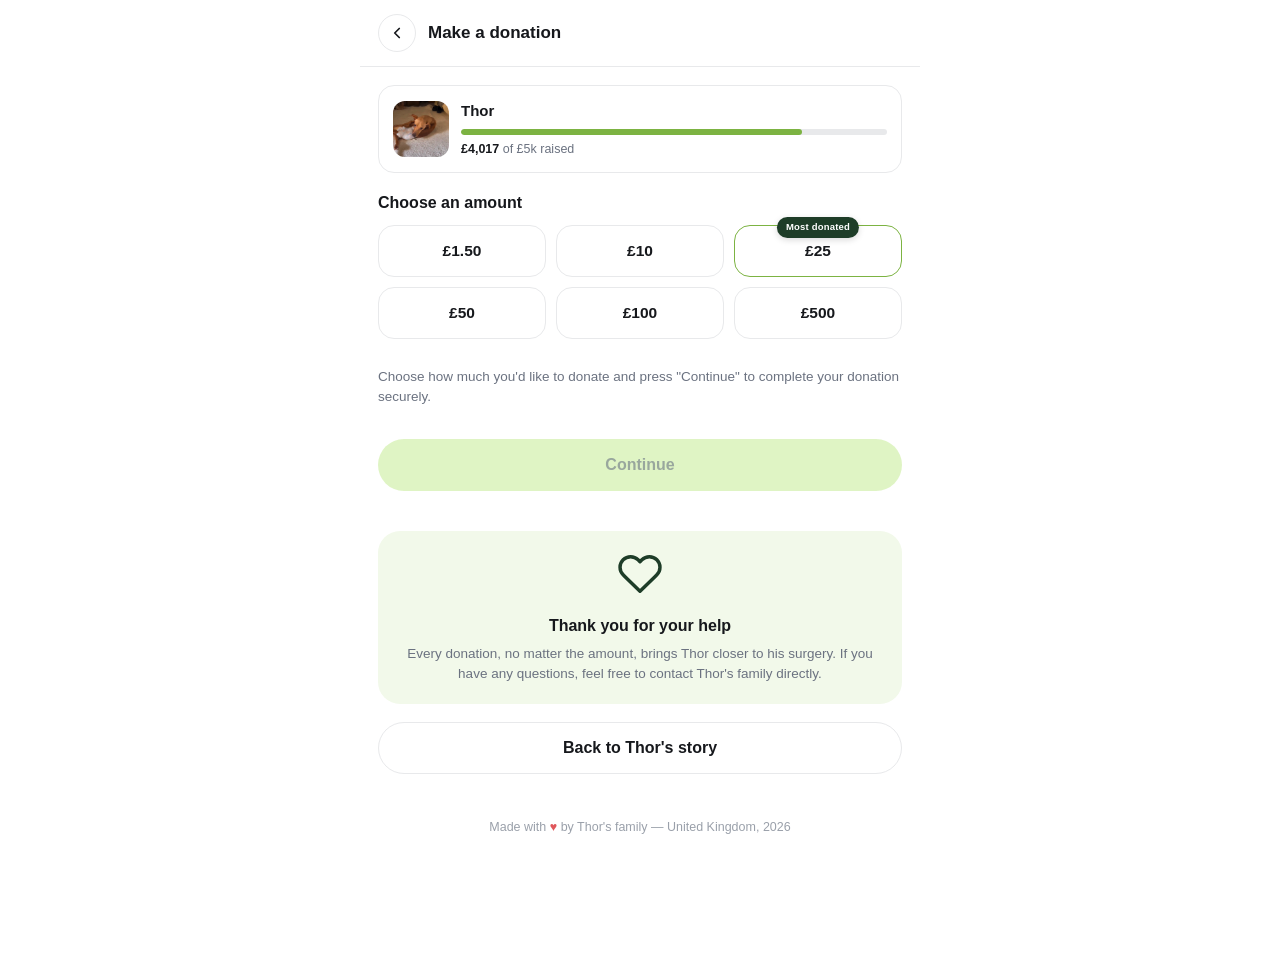
==== donar.html @ 202baaeb "Add files via upload" ====
<!DOCTYPE html>
<html lang="en-GB">
<head>
  <!-- Google tag (gtag.js) -->
<script async src="https://www.googletagmanager.com/gtag/js?id=G-SRYMBCZWGW"></script>
<script>
  window.dataLayer = window.dataLayer || [];
  function gtag(){dataLayer.push(arguments);}
  gtag('js', new Date());

  gtag('config', 'G-SRYMBCZWGW');
</script>
<meta charset="UTF-8">
<meta name="viewport" content="width=device-width, initial-scale=1, viewport-fit=cover">

<!-- Meta Pixel Code -->
<script>
!function(f,b,e,v,n,t,s)
{if(f.fbq)return;n=f.fbq=function(){n.callMethod?
n.callMethod.apply(n,arguments):n.queue.push(arguments)};
if(!f._fbq)f._fbq=n;n.push=n;n.loaded=!0;n.version='2.0';
n.queue=[];t=b.createElement(e);t.async=!0;
t.src=v;s=b.getElementsByTagName(e)[0];
s.parentNode.insertBefore(t,s)}(window, document,'script',
'https://connect.facebook.net/en_US/fbevents.js');
fbq('init', '3175036599372352');
fbq('track', 'PageView');
</script>
<noscript><img height="1" width="1" style="display:none"
src="https://www.facebook.com/tr?id=3175036599372352&ev=PageView&noscript=1"
/></noscript>
<!-- End Meta Pixel Code -->

<title>Donate — Help Thor</title>
<meta name="description" content="Choose an amount and donate securely online. Every contribution brings Thor closer to his surgery.">
<link rel="icon" href="data:image/svg+xml,<svg xmlns=%22http://www.w3.org/2000/svg%22 viewBox=%220 0 100 100%22><text y=%22.9em%22 font-size=%2290%22>🥑</text></svg>">
<link rel="stylesheet" href="css/style.css?v=21">
</head>
<body>

<div class="wrap">

  <header class="donar-header">
    <a href="index.html" class="back-btn" aria-label="Back">
      <svg width="18" height="18" viewBox="0 0 24 24" fill="none" stroke="currentColor" stroke-width="2.3" stroke-linecap="round" stroke-linejoin="round"><polyline points="15 18 9 12 15 6"/></svg>
    </a>
    <h1>Make a donation</h1>
  </header>

  <!-- Resumen de la campaña -->
  <div class="summary-card">
    <img src="img/foto-1.png" alt="Thor">
    <div style="flex:1;">
      <div class="name">Thor</div>
      <div class="summary-bar"><span id="summaryBar" style="width:0%"></span></div>
      <div class="figures"><b id="summaryRaised">£9,805</b> <span id="summaryGoalText">of £5k raised</span></div>
    </div>
  </div>

  <!-- ===================== ELEGIR IMPORTE ===================== -->
  <!--
    EDITAR AQUÍ: cada botón tiene un data-link con la URL de pago para ese importe.
    Sustituye esas URLs de prueba (teste.com10, teste.com25...) por los links reales
    de la pasarela de pago que vayas a usar para cada valor.
  -->
  <div id="amountSection">
    <h2 style="padding:0 18px;font-size:16px;font-weight:800;margin-bottom:10px;">Choose an amount</h2>
    <div class="amount-grid" id="amountGrid">
      <button class="amount-chip" data-amount="1.5" data-link="https://pay.hotmart.com/L107317083X?off=amfsmsom">£1.50</button>
      <button class="amount-chip" data-amount="10" data-link="https://pay.hotmart.com/L107317083X?off=mwjez49q">£10</button>
      <div class="amount-chip-wrap">
        <span class="chip-badge">Most donated</span>
        <button class="amount-chip featured" data-amount="25" data-link="https://pay.hotmart.com/L107317083X?off=b34rmnv8">£25</button>
      </div>
      <button class="amount-chip" data-amount="50" data-link="https://pay.hotmart.com/L107317083X?off=ukdbu1ck">£50</button>
      <button class="amount-chip" data-amount="100" data-link="https://pay.hotmart.com/L107317083X?off=57v4733o">£100</button>
      <button class="amount-chip" data-amount="500" data-link="https://pay.hotmart.com/L107317083X?off=6lkm5bt2">£500</button>
    </div>

    <p style="padding:14px 18px 0;font-size:13.5px;color:var(--text-muted);">
      Choose how much you'd like to donate and press "Continue" to complete your donation securely.
    </p>

    <div class="continue-btn-wrap">
      <button class="btn btn-donate" id="continueBtn" disabled>Continue</button>
    </div>
  </div>

<div class="thanks-box">
    <svg class="icon" viewBox="0 0 24 24" fill="none" stroke="currentColor" stroke-width="1.8" stroke-linecap="round" stroke-linejoin="round"><path d="M20.8 4.6a5.5 5.5 0 0 0-7.8 0L12 5.6l-1-1a5.5 5.5 0 0 0-7.8 7.8l1 1L12 21l7.8-7.6 1-1a5.5 5.5 0 0 0 0-7.8z"/></svg>
    <h3>Thank you for your help</h3>
    <p>Every donation, no matter the amount, brings Thor closer to his surgery. If you have any questions, feel free to contact Thor's family directly.</p>
  </div>

  <a href="index.html" class="btn btn-outline" style="margin:18px;">Back to Thor's story</a>

  <footer class="site-footer">
    Made with <span class="heart">♥</span> by Thor's family — United Kingdom, 2026
  </footer>

</div>

<div class="toast" id="toast"></div>

<script src="js/main.js?v=21"></script>
</body>
</html>
---- css/style.css ----
/* =========================================================
   Vaquinha — sistema visual
   Blanco + verde aguacate claro / verde aguacate oscuro
   Mobile-first (diseñado exclusivamente para móvil)
   ========================================================= */

:root {
  --verde-claro: #b9e77d;
  --verde-claro-hover: #a6db63;
  --verde-oscuro: #1e3d28;
  --verde-oscuro-hover: #16301f;
  --verde-medio: #7cb342;
  --verde-fondo: #f2f9ea;

  --bg: #ffffff;
  --text: #16181c;
  --text-muted: #6b7280;
  --text-soft: #9aa0aa;
  --border: #e8e9eb;
  --shadow: 0 8px 24px rgba(16, 24, 16, 0.10);

  --radius-lg: 22px;
  --radius-md: 16px;
  --radius-full: 999px;

  --max-width: 560px;
}

* { box-sizing: border-box; }

html, body {
  margin: 0;
  padding: 0;
}

body {
  font-family: -apple-system, BlinkMacSystemFont, "Segoe UI", Roboto, Helvetica, Arial, sans-serif;
  background: var(--bg);
  color: var(--text);
  -webkit-font-smoothing: antialiased;
  line-height: 1.5;
  padding-bottom: 92px; /* espacio para la barra fija inferior */
}

img { max-width: 100%; display: block; }

.wrap {
  max-width: var(--max-width);
  margin: 0 auto;
  position: relative;
}

a { color: inherit; }

button {
  font-family: inherit;
  -webkit-appearance: none;
  appearance: none;
  background: none;
  border: none;
  border-radius: 0;
  margin: 0;
  color: inherit;
}

/* ---------- Header ---------- */
.site-header {
  position: sticky;
  top: 0;
  z-index: 40;
  display: flex;
  align-items: center;
  justify-content: space-between;
  padding: 14px 18px;
  background: rgba(255, 255, 255, 0.92);
  backdrop-filter: blur(6px);
}

.icon-btn {
  width: 38px;
  height: 38px;
  display: flex;
  align-items: center;
  justify-content: center;
  border: none;
  background: transparent;
  color: var(--text);
  cursor: pointer;
  border-radius: var(--radius-full);
}
.icon-btn:active { background: var(--verde-fondo); }

/* ---------- Carrusel hero ---------- */
.hero {
  position: relative;
  width: 100%;
  aspect-ratio: 4 / 5;
  overflow: hidden;
  background: var(--verde-oscuro);
}

.hero-track {
  display: flex;
  height: 100%;
  transition: transform .35s ease;
  touch-action: pan-y;
}

.hero-slide {
  flex: 0 0 100%;
  height: 100%;
  position: relative;
}

.hero-slide img {
  width: 100%;
  height: 100%;
  object-fit: cover;
}

.hero-overlay {
  position: absolute;
  inset: 0;
  background: linear-gradient(180deg, rgba(0,0,0,0.05) 0%, rgba(0,0,0,0) 35%, rgba(0,0,0,0.55) 100%);
  pointer-events: none;
}

.hero-author {
  position: absolute;
  top: 16px;
  left: 16px;
  display: flex;
  align-items: center;
  gap: 8px;
  background: rgba(255,255,255,0.92);
  padding: 6px 12px 6px 6px;
  border-radius: var(--radius-full);
  font-size: 13px;
  font-weight: 600;
  box-shadow: var(--shadow);
}

.avatar-sm {
  width: 26px;
  height: 26px;
  border-radius: 50%;
  background: var(--verde-medio);
  color: #fff;
  display: flex;
  align-items: center;
  justify-content: center;
  font-size: 12px;
  font-weight: 700;
}

.hero-title {
  position: absolute;
  left: 18px;
  right: 18px;
  bottom: 34px;
  color: #fff;
  font-size: 26px;
  font-weight: 800;
  line-height: 1.25;
  text-shadow: 0 2px 12px rgba(0,0,0,0.35);
}

.hero-dots {
  position: absolute;
  bottom: 14px;
  left: 0;
  right: 0;
  display: flex;
  justify-content: center;
  gap: 6px;
}

.hero-dots span {
  width: 6px;
  height: 6px;
  border-radius: 50%;
  background: rgba(255,255,255,0.5);
  transition: all .2s ease;
}
.hero-dots span.active {
  background: #fff;
  width: 18px;
  border-radius: var(--radius-full);
}

/* ---------- Bloque de progreso ---------- */
.progress-block {
  display: flex;
  align-items: center;
  gap: 16px;
  padding: 20px 18px 4px;
}

.donut {
  width: 64px;
  height: 64px;
  flex-shrink: 0;
}

.donut-track { fill: none; stroke: var(--border); stroke-width: 4; }
.donut-value {
  fill: none;
  stroke: var(--verde-medio);
  stroke-width: 4;
  stroke-linecap: round;
  transform: rotate(-90deg);
  transform-origin: 50% 50%;
  transition: stroke-dasharray 1s ease;
}
.donut-label {
  font-size: 12px;
  font-weight: 800;
  fill: var(--text);
  text-anchor: middle;
  dominant-baseline: middle;
}

.progress-info .raised {
  font-size: 19px;
  font-weight: 800;
}
.progress-info .goal {
  font-size: 15px;
  font-weight: 500;
  color: var(--text-muted);
}
.progress-info .donors {
  margin-top: 4px;
  font-size: 14px;
  color: var(--text-muted);
  display: flex;
  align-items: center;
  gap: 4px;
}

/* ---------- Botones ---------- */
.btn {
  display: flex;
  align-items: center;
  justify-content: center;
  gap: 8px;
  height: 52px;
  border-radius: var(--radius-full);
  font-size: 16px;
  font-weight: 700;
  border: none;
  cursor: pointer;
  text-decoration: none;
  transition: transform .08s ease, background .15s ease;
  white-space: nowrap;
}
.btn:active { transform: scale(0.97); }

.btn-donate {
  background: var(--verde-claro);
  color: var(--verde-oscuro);
}
.btn-donate:active, .btn-donate:hover { background: var(--verde-claro-hover); }

.btn-share {
  background: var(--verde-oscuro);
  color: #fff;
}
.btn-share:active, .btn-share:hover { background: var(--verde-oscuro-hover); }

.btn-outline {
  background: transparent;
  color: var(--text);
  border: 1.5px solid var(--border);
}
.btn-outline:active { background: #fafafa; }

.btn-row {
  display: grid;
  grid-template-columns: 1fr 1fr;
  gap: 10px;
  padding: 16px 18px;
}

/* ---------- Barra fija inferior ---------- */
.sticky-bar {
  position: fixed;
  left: 0;
  right: 0;
  bottom: 0;
  z-index: 50;
  background: #fff;
  border-top: 1px solid var(--border);
  box-shadow: 0 -6px 20px rgba(0,0,0,0.06);
  padding: 10px 18px calc(10px + env(safe-area-inset-bottom));
  transform: translateY(100%);
  transition: transform .25s ease;
}
.sticky-bar.visible { transform: translateY(0); }

.sticky-bar .btn-row {
  padding: 0;
}
.sticky-bar .mini-progress {
  font-size: 12.5px;
  color: var(--text-muted);
  margin-bottom: 8px;
  display: flex;
  justify-content: space-between;
}
.sticky-bar .mini-progress b { color: var(--text); }

/* ---------- Historia ---------- */
.section {
  padding: 22px 18px;
}
.section + .section {
  border-top: 8px solid #f5f6f7;
}

.section h2 {
  font-size: 20px;
  font-weight: 800;
  margin: 0 0 12px;
}

.story p {
  margin: 0 0 14px;
  font-size: 15.5px;
  color: #2a2d33;
}

.story .signature {
  font-size: 15.5px;
  color: var(--text-muted);
  margin-top: 18px;
}

.hashtags {
  display: flex;
  flex-wrap: wrap;
  gap: 8px;
  margin: 18px 0 20px;
}
.hashtags span {
  font-size: 13.5px;
  color: var(--verde-oscuro);
  background: var(--verde-fondo);
  padding: 6px 12px;
  border-radius: var(--radius-full);
  font-weight: 600;
}

/* ---------- Donaciones ---------- */
.donations-head {
  display: flex;
  align-items: center;
  justify-content: space-between;
  margin-bottom: 14px;
}
.donations-head h2 { margin: 0; display: flex; align-items: center; gap: 8px; }
.badge-count {
  background: #f1f2f3;
  color: var(--text-muted);
  font-size: 13px;
  font-weight: 700;
  padding: 3px 9px;
  border-radius: var(--radius-full);
}

.recent-tag {
  display: inline-flex;
  align-items: center;
  gap: 7px;
  background: #f2edfb;
  color: #6a3fd6;
  font-size: 12.5px;
  font-weight: 700;
  padding: 6px 12px 6px 8px;
  border-radius: var(--radius-full);
  margin-bottom: 14px;
}
.recent-tag-icon {
  width: 20px;
  height: 20px;
  border-radius: 50%;
  background: #e4d9fa;
  display: flex;
  align-items: center;
  justify-content: center;
}

.donation-row {
  display: flex;
  align-items: center;
  gap: 12px;
  padding: 12px 0;
  border-bottom: 1px solid var(--border);
  opacity: 0;
  transform: translateY(14px);
  transition: opacity .5s ease, transform .5s ease;
}
.donation-row:last-child { border-bottom: none; }
.donation-row .name { font-weight: 700; font-size: 14.5px; }
.donation-row .meta { font-size: 13px; color: var(--text-muted); }
.donation-row.extra { display: none; }
.donation-row.is-visible {
  opacity: 1;
  transform: translateY(0);
}

/* ---------- Organizador ---------- */
.person-row {
  display: flex;
  align-items: center;
  gap: 12px;
  padding: 12px 0;
}
.person-row .name { font-weight: 700; font-size: 14.5px; }
.person-row .role { font-size: 13px; color: var(--verde-medio); font-weight: 600; }

.meta-line {
  display: flex;
  align-items: center;
  gap: 8px;
  font-size: 13.5px;
  color: var(--text-muted);
  flex-wrap: wrap;
}
.protected-tag {
  display: inline-flex;
  align-items: center;
  gap: 5px;
  background: var(--verde-fondo);
  color: var(--verde-oscuro);
  padding: 4px 10px;
  border-radius: var(--radius-full);
  font-weight: 700;
  font-size: 12.5px;
}

/* ---------- Confianza ---------- */
.trust-section {
  background: #fafbf8;
}
.trust-item {
  display: flex;
  gap: 14px;
  padding: 14px 0;
}
.trust-icon {
  width: 42px;
  height: 42px;
  border-radius: 12px;
  background: var(--verde-fondo);
  color: var(--verde-oscuro);
  display: flex;
  align-items: center;
  justify-content: center;
  flex-shrink: 0;
}
.trust-item h3 {
  margin: 0 0 4px;
  font-size: 15px;
  font-weight: 700;
}
.trust-item p {
  margin: 0;
  font-size: 13.5px;
  color: var(--text-muted);
}

/* ---------- Footer ---------- */
.site-footer {
  padding: 26px 18px 34px;
  text-align: center;
  color: var(--text-soft);
  font-size: 12.5px;
}
.site-footer .heart { color: #e0575b; }

/* ---------- Página Donar ---------- */
.donar-header {
  display: flex;
  align-items: center;
  gap: 12px;
  padding: 14px 18px;
  border-bottom: 1px solid var(--border);
}
.back-btn {
  width: 38px;
  height: 38px;
  border-radius: 50%;
  border: 1.5px solid var(--border);
  background: #fff;
  display: flex;
  align-items: center;
  justify-content: center;
  color: var(--text);
  text-decoration: none;
  flex-shrink: 0;
}
.donar-header h1 { font-size: 17px; margin: 0; font-weight: 800; }

.summary-card {
  display: flex;
  gap: 12px;
  align-items: center;
  margin: 18px;
  padding: 14px;
  border: 1px solid var(--border);
  border-radius: var(--radius-md);
}
.summary-card img {
  width: 56px;
  height: 56px;
  border-radius: 12px;
  object-fit: cover;
  flex-shrink: 0;
}
.summary-card .name { font-weight: 800; font-size: 15px; }
.summary-bar {
  height: 6px;
  border-radius: var(--radius-full);
  background: var(--border);
  margin-top: 6px;
  overflow: hidden;
}
.summary-bar > span {
  display: block;
  height: 100%;
  background: var(--verde-medio);
  border-radius: var(--radius-full);
}
.summary-card .figures {
  font-size: 12.5px;
  color: var(--text-muted);
  margin-top: 5px;
}
.summary-card .figures b { color: var(--text); }

.amount-grid {
  display: grid;
  grid-template-columns: repeat(3, 1fr);
  gap: 10px;
  padding: 0 18px;
}
.amount-chip {
  height: 52px;
  border-radius: var(--radius-md);
  border: 1.5px solid var(--border);
  background: #fff;
  font-weight: 700;
  font-size: 15.5px;
  color: var(--text);
  cursor: pointer;
}
.amount-chip.active {
  border-color: var(--verde-medio);
  background: var(--verde-fondo);
  color: var(--verde-oscuro);
}
.amount-chip.featured {
  border-color: var(--verde-medio);
}

.amount-chip-wrap {
  position: relative;
}
.amount-chip-wrap .amount-chip {
  width: 100%;
}
.chip-badge {
  position: absolute;
  top: -8px;
  left: 50%;
  transform: translateX(-50%);
  background: var(--verde-oscuro);
  color: #fff;
  font-size: 9.5px;
  font-weight: 800;
  letter-spacing: 0.2px;
  padding: 3px 9px;
  border-radius: var(--radius-full);
  white-space: nowrap;
  box-shadow: 0 2px 6px rgba(0, 0, 0, 0.15);
}

.continue-btn-wrap {
  padding: 18px;
}
.continue-btn-wrap .btn {
  width: 100%;
}
.btn:disabled {
  opacity: 0.45;
  pointer-events: none;
}

.thanks-box {
  margin: 22px 18px 0;
  text-align: center;
  padding: 20px;
  background: var(--verde-fondo);
  border-radius: var(--radius-lg);
}
.thanks-box .icon {
  width: 46px;
  height: 46px;
  margin: 0 auto 10px;
  color: var(--verde-oscuro);
}
.thanks-box h3 { margin: 0 0 6px; font-size: 16px; font-weight: 800; }
.thanks-box p { margin: 0; font-size: 13.5px; color: var(--text-muted); }

/* ---------- Toast ---------- */
.toast {
  position: fixed;
  left: 50%;
  bottom: 100px;
  transform: translate(-50%, 12px);
  background: var(--verde-oscuro);
  color: #fff;
  padding: 10px 18px;
  border-radius: var(--radius-full);
  font-size: 13.5px;
  font-weight: 600;
  opacity: 0;
  pointer-events: none;
  transition: all .25s ease;
  z-index: 100;
  white-space: nowrap;
}
.toast.show {
  opacity: 1;
  transform: translate(-50%, 0);
}

/* ---------- Utilidades ---------- */
.center-max {
  max-width: var(--max-width);
  margin: 0 auto;
}
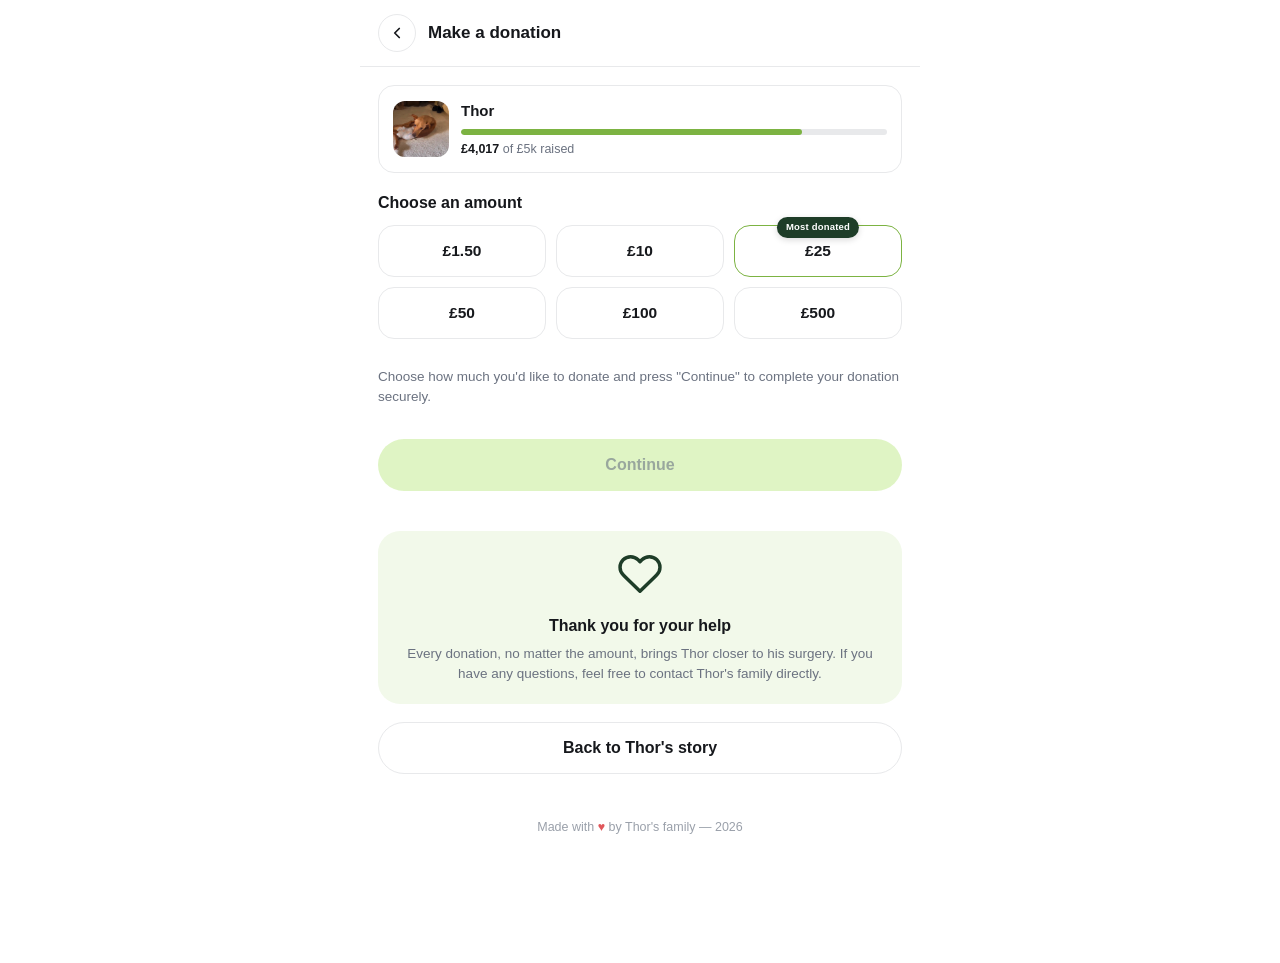
==== commit 5901f940: "Add files via upload" ====
--- a/donar.html
+++ b/donar.html
@@ -23,18 +23,18 @@
 t.src=v;s=b.getElementsByTagName(e)[0];
 s.parentNode.insertBefore(t,s)}(window, document,'script',
 'https://connect.facebook.net/en_US/fbevents.js');
-fbq('init', '3175036599372352');
+fbq('init', '39010215258577153');
 fbq('track', 'PageView');
 </script>
 <noscript><img height="1" width="1" style="display:none"
-src="https://www.facebook.com/tr?id=3175036599372352&ev=PageView&noscript=1"
+src="https://www.facebook.com/tr?id=39010215258577153&ev=PageView&noscript=1"
 /></noscript>
 <!-- End Meta Pixel Code -->
 
-<title>Donate — Help Thor</title>
+<title>Donate &mdash; Help Thor</title>
 <meta name="description" content="Choose an amount and donate securely online. Every contribution brings Thor closer to his surgery.">
-<link rel="icon" href="data:image/svg+xml,<svg xmlns=%22http://www.w3.org/2000/svg%22 viewBox=%220 0 100 100%22><text y=%22.9em%22 font-size=%2290%22>🥑</text></svg>">
-<link rel="stylesheet" href="css/style.css?v=21">
+<link rel="icon" href="data:image/svg+xml,<svg xmlns=%22http://www.w3.org/2000/svg%22 viewBox=%220 0 100 100%22><text y=%22.9em%22 font-size=%2290%22>&#129461;</text></svg>">
+<link rel="stylesheet" href="css/style.css?v=28">
 </head>
 <body>
 
@@ -53,7 +53,7 @@
     <div style="flex:1;">
       <div class="name">Thor</div>
       <div class="summary-bar"><span id="summaryBar" style="width:0%"></span></div>
-      <div class="figures"><b id="summaryRaised">£9,805</b> <span id="summaryGoalText">of £5k raised</span></div>
+      <div class="figures"><b id="summaryRaised">&pound;4,755</b> <span id="summaryGoalText">of &pound;5k raised</span></div>
     </div>
   </div>
 
@@ -66,15 +66,15 @@
   <div id="amountSection">
     <h2 style="padding:0 18px;font-size:16px;font-weight:800;margin-bottom:10px;">Choose an amount</h2>
     <div class="amount-grid" id="amountGrid">
-      <button class="amount-chip" data-amount="1.5" data-link="https://pay.hotmart.com/L107317083X?off=amfsmsom">£1.50</button>
-      <button class="amount-chip" data-amount="10" data-link="https://pay.hotmart.com/L107317083X?off=mwjez49q">£10</button>
+      <button class="amount-chip" data-amount="1.5" data-link="https://pay.hotmart.com/L107317083X?off=76lz7o5c">&pound;1.50</button>
+      <button class="amount-chip" data-amount="10" data-link="https://pay.hotmart.com/L107317083X?off=5ngrvyz0">&pound;10</button>
       <div class="amount-chip-wrap">
         <span class="chip-badge">Most donated</span>
-        <button class="amount-chip featured" data-amount="25" data-link="https://pay.hotmart.com/L107317083X?off=b34rmnv8">£25</button>
+        <button class="amount-chip featured" data-amount="25" data-link="https://pay.hotmart.com/L107317083X?off=a47i8vtq">&pound;25</button>
       </div>
-      <button class="amount-chip" data-amount="50" data-link="https://pay.hotmart.com/L107317083X?off=ukdbu1ck">£50</button>
-      <button class="amount-chip" data-amount="100" data-link="https://pay.hotmart.com/L107317083X?off=57v4733o">£100</button>
-      <button class="amount-chip" data-amount="500" data-link="https://pay.hotmart.com/L107317083X?off=6lkm5bt2">£500</button>
+      <button class="amount-chip" data-amount="50" data-link="https://pay.hotmart.com/L107317083X?off=rl52lkjn">&pound;50</button>
+      <button class="amount-chip" data-amount="100" data-link="https://pay.hotmart.com/L107317083X?off=qrc77p54">&pound;100</button>
+      <button class="amount-chip" data-amount="500" data-link="https://pay.hotmart.com/L107317083X?off=f4zfck5p">&pound;500</button>
     </div>
 
     <p style="padding:14px 18px 0;font-size:13.5px;color:var(--text-muted);">
@@ -95,13 +95,13 @@
   <a href="index.html" class="btn btn-outline" style="margin:18px;">Back to Thor's story</a>
 
   <footer class="site-footer">
-    Made with <span class="heart">♥</span> by Thor's family — United Kingdom, 2026
+    Made with <span class="heart">&hearts;</span> by Thor's family &mdash; 2026
   </footer>
 
 </div>
 
 <div class="toast" id="toast"></div>
 
-<script src="js/main.js?v=21"></script>
+<script src="js/main.js?v=28"></script>
 </body>
 </html>
